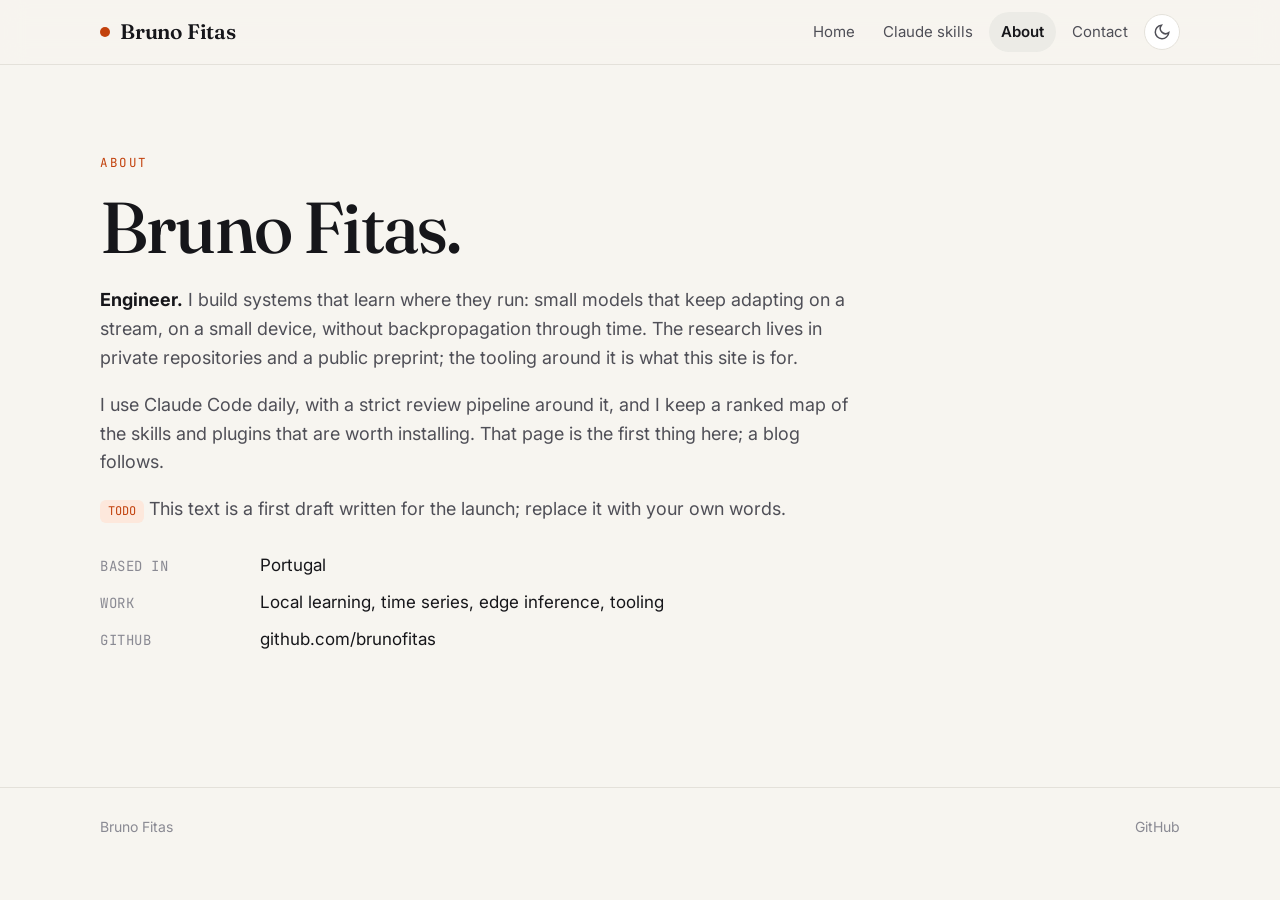
==== about.html @ a62a156b "Site v1: home, about, contact and the Claude skills page (every directory entry ranked by GitHub sta" ====
<!doctype html>
<html lang="en">
<head>
  <meta charset="utf-8">
  <meta name="viewport" content="width=device-width, initial-scale=1">
  <title>About - Bruno Fitas</title>
  <meta name="description" content="About Bruno Fitas.">
  <link rel="preconnect" href="https://fonts.googleapis.com">
  <link rel="preconnect" href="https://fonts.gstatic.com" crossorigin>
  <link href="https://fonts.googleapis.com/css2?family=Fraunces:ital,opsz,wght@0,9..144,400;0,9..144,500;0,9..144,600;1,9..144,400&family=Inter:wght@400;500;600;700&family=JetBrains+Mono:wght@400;500&display=swap" rel="stylesheet">
  <link rel="stylesheet" href="assets/style.css">
  <link rel="icon" href="assets/favicon.svg" type="image/svg+xml">
</head>
<body>
  <header class="site-header">
    <div class="wrap">
      <a class="brand" href="index.html"><span class="dot"></span>Bruno Fitas</a>
      <nav class="nav" aria-label="Main">
        <a href="index.html">Home</a>
        <a href="skills.html">Claude skills</a>
        <a href="about.html" aria-current="page">About</a>
        <a href="contact.html">Contact</a>
        <button class="theme-btn" type="button" aria-label="Toggle dark mode" title="Toggle theme">
          <svg viewBox="0 0 24 24" fill="none" stroke="currentColor" stroke-width="2" stroke-linecap="round"><path d="M21 12.8A9 9 0 1 1 11.2 3a7 7 0 0 0 9.8 9.8z"/></svg>
        </button>
      </nav>
    </div>
  </header>

  <main class="wrap">
    <section class="hero">
      <p class="eyebrow">About</p>
      <h1>Bruno Fitas.</h1>
      <div class="prose">
        <p><strong>Engineer.</strong> I build systems that learn where they run: small models that keep adapting on a stream, on a small device, without backpropagation through time. The research lives in private repositories and a public preprint; the tooling around it is what this site is for.</p>
        <p>I use Claude Code daily, with a strict review pipeline around it, and I keep a ranked map of the <a href="skills.html">skills and plugins</a> that are worth installing. That page is the first thing here; a blog follows.</p>
        <p class="small"><span class="todo">TODO</span> This text is a first draft written for the launch; replace it with your own words.</p>
      </div>
      <dl class="kv">
        <dt>Based in</dt><dd>Portugal</dd>
        <dt>Work</dt><dd>Local learning, time series, edge inference, tooling</dd>
        <dt>GitHub</dt><dd><a href="https://github.com/brunofitas">github.com/brunofitas</a></dd>
      </dl>
    </section>
  </main>

  <footer class="site-footer">
    <div class="wrap">
      <span>Bruno Fitas</span>
      <span><a href="https://github.com/brunofitas">GitHub</a></span>
    </div>
  </footer>
  <script src="assets/site.js"></script>
</body>
</html>
---- assets/style.css ----
/* brunofitas.github.io - one stylesheet, no build step */

:root {
  --bg: #f7f5f0;
  --bg-elev: #ffffff;
  --ink: #16161a;
  --ink-2: #4f4f57;
  --ink-3: #8a8a93;
  --line: #e4e1da;
  --accent: #c2410c;
  --accent-ink: #ffffff;
  --accent-soft: #fde8dc;
  --chip: #ecebe6;
  --chip-on: #16161a;
  --chip-on-ink: #f7f5f0;
  --radius: 14px;
  --shadow: 0 1px 2px rgba(0,0,0,.04), 0 12px 32px -16px rgba(0,0,0,.18);
  --font-sans: "Inter", system-ui, -apple-system, "Segoe UI", sans-serif;
  --font-serif: "Fraunces", "Iowan Old Style", Georgia, serif;
  --font-mono: "JetBrains Mono", ui-monospace, SFMono-Regular, Menlo, monospace;
  --max: 1120px;
  color-scheme: light;
}

@media (prefers-color-scheme: dark) {
  :root:not([data-theme="light"]) {
    --bg: #101013;
    --bg-elev: #17171c;
    --ink: #ededf0;
    --ink-2: #b4b4bd;
    --ink-3: #7c7c86;
    --line: #26262d;
    --accent: #ff7a45;
    --accent-ink: #16161a;
    --accent-soft: #2b1a12;
    --chip: #1f1f25;
    --chip-on: #ededf0;
    --chip-on-ink: #101013;
    --shadow: 0 1px 2px rgba(0,0,0,.4), 0 16px 40px -20px rgba(0,0,0,.8);
    color-scheme: dark;
  }
}
:root[data-theme="dark"] {
  --bg: #101013;
  --bg-elev: #17171c;
  --ink: #ededf0;
  --ink-2: #b4b4bd;
  --ink-3: #7c7c86;
  --line: #26262d;
  --accent: #ff7a45;
  --accent-ink: #16161a;
  --accent-soft: #2b1a12;
  --chip: #1f1f25;
  --chip-on: #ededf0;
  --chip-on-ink: #101013;
  --shadow: 0 1px 2px rgba(0,0,0,.4), 0 16px 40px -20px rgba(0,0,0,.8);
  color-scheme: dark;
}

* { box-sizing: border-box; }
html { -webkit-text-size-adjust: 100%; scroll-behavior: smooth; }
body {
  margin: 0;
  background: var(--bg);
  color: var(--ink);
  font-family: var(--font-sans);
  font-size: 17px;
  line-height: 1.6;
  -webkit-font-smoothing: antialiased;
}
a { color: inherit; text-decoration: none; }
a:hover { color: var(--accent); }
img { max-width: 100%; display: block; }
::selection { background: var(--accent); color: var(--accent-ink); }

.wrap { max-width: var(--max); margin: 0 auto; padding: 0 20px; }

/* header */
.site-header {
  position: sticky; top: 0; z-index: 10;
  backdrop-filter: saturate(180%) blur(12px);
  -webkit-backdrop-filter: saturate(180%) blur(12px);
  background: color-mix(in srgb, var(--bg) 82%, transparent);
  border-bottom: 1px solid var(--line);
}
.site-header .wrap {
  display: flex; align-items: center; justify-content: space-between;
  height: 64px; gap: 16px;
}
.brand {
  font-family: var(--font-serif); font-weight: 600; font-size: 21px;
  letter-spacing: -0.01em; display: flex; align-items: center; gap: 10px;
}
.brand .dot { width: 10px; height: 10px; border-radius: 50%; background: var(--accent); }
.nav { display: flex; gap: 4px; align-items: center; }
.nav a {
  padding: 8px 12px; border-radius: 999px; font-size: 15px; color: var(--ink-2);
}
.nav a:hover { color: var(--ink); background: var(--chip); }
.nav a[aria-current="page"] { color: var(--ink); background: var(--chip); font-weight: 600; }
.theme-btn {
  border: 1px solid var(--line); background: var(--bg-elev); color: var(--ink-2);
  width: 36px; height: 36px; border-radius: 50%; cursor: pointer; display: grid; place-items: center;
}
.theme-btn:hover { color: var(--ink); border-color: var(--ink-3); }
.theme-btn svg { width: 18px; height: 18px; }

/* hero */
.hero { padding: 88px 0 56px; }
.eyebrow {
  font-family: var(--font-mono); font-size: 12.5px; letter-spacing: .12em; text-transform: uppercase;
  color: var(--accent); margin: 0 0 18px;
}
h1 {
  font-family: var(--font-serif); font-weight: 500; font-size: clamp(40px, 6.4vw, 72px);
  line-height: 1.02; letter-spacing: -0.025em; margin: 0 0 22px; max-width: 16ch;
}
h1 em { font-style: italic; color: var(--accent); }
.lede { font-size: clamp(18px, 2.2vw, 22px); color: var(--ink-2); max-width: 58ch; margin: 0 0 32px; }
.cta { display: flex; gap: 12px; flex-wrap: wrap; }
.btn {
  display: inline-flex; align-items: center; gap: 8px; padding: 12px 20px; border-radius: 999px;
  font-weight: 600; font-size: 15.5px; border: 1px solid var(--line); background: var(--bg-elev);
  transition: transform .15s ease, border-color .15s ease;
}
.btn:hover { transform: translateY(-1px); border-color: var(--ink-3); color: var(--ink); }
.btn.primary { background: var(--ink); color: var(--bg); border-color: var(--ink); }
.btn.primary:hover { background: var(--accent); border-color: var(--accent); color: var(--accent-ink); }
.btn svg { width: 16px; height: 16px; }

/* sections */
section { padding: 40px 0; }
h2 {
  font-family: var(--font-serif); font-weight: 500; font-size: clamp(28px, 3.6vw, 40px);
  letter-spacing: -0.02em; line-height: 1.1; margin: 0 0 12px;
}
h3 { font-size: 18px; margin: 0 0 6px; letter-spacing: -0.01em; }
.muted { color: var(--ink-2); }
.small { font-size: 14px; color: var(--ink-3); }
code, .mono { font-family: var(--font-mono); font-size: .92em; }

.grid { display: grid; gap: 18px; grid-template-columns: repeat(auto-fill, minmax(280px, 1fr)); }
.card {
  background: var(--bg-elev); border: 1px solid var(--line); border-radius: var(--radius);
  padding: 22px; box-shadow: var(--shadow); display: flex; flex-direction: column; gap: 10px;
  transition: transform .18s ease, border-color .18s ease;
}
.card:hover { transform: translateY(-2px); border-color: var(--ink-3); }
.card .top { display: flex; justify-content: space-between; align-items: flex-start; gap: 10px; }
.card .kind {
  font-family: var(--font-mono); font-size: 11px; letter-spacing: .1em; text-transform: uppercase;
  color: var(--ink-3); border: 1px solid var(--line); border-radius: 6px; padding: 3px 7px; white-space: nowrap;
}
.card .kind.official { color: var(--accent); border-color: color-mix(in srgb, var(--accent) 40%, transparent); background: var(--accent-soft); }
.card p { margin: 0; color: var(--ink-2); font-size: 15.5px; }
.card .why { color: var(--ink); font-size: 15px; }
.card .why::before { content: "\2192\00a0"; color: var(--accent); }
.card .meta { display: flex; gap: 10px; align-items: center; flex-wrap: wrap; margin-top: auto; padding-top: 6px; font-size: 13.5px; color: var(--ink-3); }
.card .meta .stars::before { content: "\2605\00a0"; color: var(--accent); }
.card .install {
  background: var(--chip); border-radius: 8px; padding: 8px 10px; font-family: var(--font-mono);
  font-size: 12.5px; color: var(--ink-2); display: flex; justify-content: space-between; gap: 8px; align-items: center;
  overflow: hidden;
}
.card .install span { overflow: hidden; text-overflow: ellipsis; white-space: nowrap; }
.card .install button {
  border: 0; background: transparent; color: var(--ink-3); cursor: pointer; font: inherit; padding: 0 2px;
}
.card .install button:hover { color: var(--accent); }
.tags { display: flex; gap: 6px; flex-wrap: wrap; }
.tag {
  font-size: 12.5px; padding: 3px 9px; border-radius: 999px; background: var(--chip); color: var(--ink-2);
  cursor: pointer; border: 0; font-family: inherit;
}
.tag:hover { color: var(--ink); }
.tag.on { background: var(--chip-on); color: var(--chip-on-ink); }

/* filter bar */
.filters { position: sticky; top: 64px; z-index: 5; background: color-mix(in srgb, var(--bg) 92%, transparent); backdrop-filter: blur(10px); padding: 14px 0; border-bottom: 1px solid var(--line); margin-bottom: 26px; }
.filters .row { display: flex; gap: 10px; align-items: center; flex-wrap: wrap; }
.search {
  flex: 1 1 260px; display: flex; align-items: center; gap: 8px; background: var(--bg-elev);
  border: 1px solid var(--line); border-radius: 999px; padding: 8px 14px;
}
.search input { border: 0; background: transparent; color: var(--ink); font: inherit; width: 100%; outline: none; }
.search svg { width: 16px; height: 16px; color: var(--ink-3); flex: none; }
.count { font-size: 14px; color: var(--ink-3); white-space: nowrap; }
.filters .tags { margin-top: 10px; }
.filters .tag { font-size: 13.5px; padding: 5px 12px; }
.clear { font-size: 13.5px; color: var(--accent); background: none; border: 0; cursor: pointer; font-family: inherit; padding: 5px 8px; }
.empty { padding: 60px 0; text-align: center; color: var(--ink-3); }

/* featured strip */
.featured { display: grid; gap: 18px; grid-template-columns: repeat(auto-fill, minmax(300px, 1fr)); margin-bottom: 36px; }
.featured .card { border-color: color-mix(in srgb, var(--accent) 35%, var(--line)); }
.featured .card::before { content: "Featured"; font-family: var(--font-mono); font-size: 11px; letter-spacing: .12em; text-transform: uppercase; color: var(--accent); }

/* prose pages */
.prose { max-width: 68ch; }
.prose p { margin: 0 0 18px; font-size: 18px; color: var(--ink-2); }
.prose p strong { color: var(--ink); }
.prose ul { padding-left: 20px; color: var(--ink-2); }
.kv { display: grid; grid-template-columns: 140px 1fr; gap: 10px 20px; margin-top: 28px; }
.kv dt { color: var(--ink-3); font-size: 14px; letter-spacing: .04em; text-transform: uppercase; font-family: var(--font-mono); padding-top: 3px; }
.kv dd { margin: 0; }
.todo { display: inline-block; font-family: var(--font-mono); font-size: 12px; color: var(--accent); background: var(--accent-soft); padding: 2px 8px; border-radius: 6px; }

/* home sections */
.tiles { display: grid; gap: 18px; grid-template-columns: repeat(auto-fit, minmax(240px, 1fr)); }
.tile { background: var(--bg-elev); border: 1px solid var(--line); border-radius: var(--radius); padding: 24px; box-shadow: var(--shadow); }
.tile .num { font-family: var(--font-serif); font-size: 44px; line-height: 1; letter-spacing: -0.03em; }
.tile .lbl { color: var(--ink-2); font-size: 15px; margin-top: 8px; }
.soon { opacity: .6; }

/* footer */
.site-footer { border-top: 1px solid var(--line); margin-top: 60px; padding: 28px 0 40px; color: var(--ink-3); font-size: 14px; }
.site-footer .wrap { display: flex; justify-content: space-between; gap: 16px; flex-wrap: wrap; }
.site-footer a:hover { color: var(--accent); }

@media (max-width: 640px) {
  .site-header .wrap { height: 58px; }
  .nav a { padding: 7px 9px; font-size: 14px; }
  .brand { font-size: 18px; }
  .hero { padding: 56px 0 36px; }
  .filters { top: 58px; }
  .kv { grid-template-columns: 1fr; gap: 4px 0; }
  .kv dt { margin-top: 12px; }
}
@media (prefers-reduced-motion: reduce) { * { transition: none !important; scroll-behavior: auto !important; } }

/* cards: cover image, avatar, rank */
.card { padding: 0; overflow: hidden; }
.card > * { margin-left: 20px; margin-right: 20px; }
.card > .cover { margin: 0; display: block; aspect-ratio: 2 / 1; background: var(--chip); overflow: hidden; }
.card > .cover img { width: 100%; height: 100%; object-fit: cover; display: block; transition: transform .3s ease; }
.card:hover > .cover img { transform: scale(1.03); }
.card > .top { margin-top: 16px; }
.card > .meta { margin-bottom: 18px; }
.card h3 a { display: flex; align-items: center; gap: 8px; }
.card .avatar { width: 24px; height: 24px; border-radius: 6px; flex: none; }
.card .rank { font-family: var(--font-mono); font-size: 12px; color: var(--ink-3); }
.card .owner { margin-top: -4px; }
.card .warn { color: var(--accent); }
.filters .tag .n { color: var(--ink-3); font-size: 11.5px; margin-left: 2px; }
.filters .tag.on .n { color: var(--chip-on-ink); opacity: .7; }
.sort { border: 1px solid var(--line); background: var(--bg-elev); color: var(--ink-2); border-radius: 999px; padding: 8px 12px; font: inherit; font-size: 14px; }
.more { display: block; margin: 28px auto 0; }

/* mobile overflow guards */
body { overflow-x: hidden; }
.brand { white-space: nowrap; }
.nav { overflow-x: auto; scrollbar-width: none; -webkit-overflow-scrolling: touch; }
.nav::-webkit-scrollbar { display: none; }
.nav a { white-space: nowrap; }
.card .install { min-width: 0; }
.filters .row .count { flex: none; }
@media (max-width: 640px) {
  .site-header .wrap { gap: 8px; }
  .nav a { padding: 6px 8px; font-size: 13.5px; }
  .theme-btn { width: 32px; height: 32px; flex: none; }
  .filters .row { gap: 8px; }
  .sort { flex: 1 1 auto; }
}
.grid, .featured { grid-template-columns: repeat(auto-fill, minmax(min(280px, 100%), 1fr)); }
.grid > *, .featured > *, .tiles > * { min-width: 0; }
.card p, .card .owner, .card h3 { overflow-wrap: anywhere; }
.card .install span { min-width: 0; }
.featured .card::before { margin-top: 14px; }
.featured .card > .cover { margin-top: 8px; }
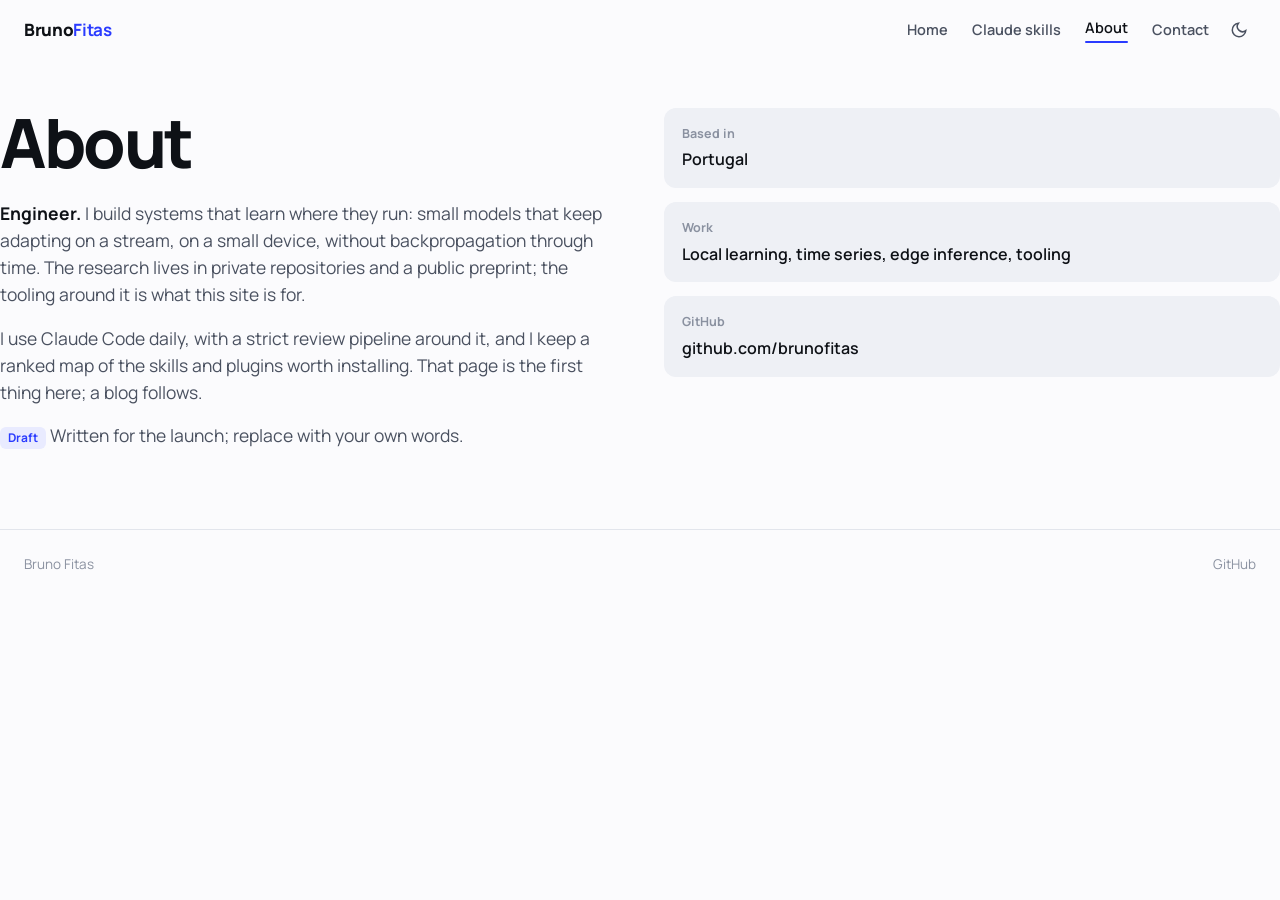
==== commit 9a1e1873: "Site v2 (frontend-design pass): one typeface, paper and navy palette, filter rail with a phone botto" ====
--- a/about.html
+++ b/about.html
@@ -3,53 +3,49 @@
 <head>
   <meta charset="utf-8">
   <meta name="viewport" content="width=device-width, initial-scale=1">
-  <title>About - Bruno Fitas</title>
+  <title>About Bruno Fitas</title>
   <meta name="description" content="About Bruno Fitas.">
   <link rel="preconnect" href="https://fonts.googleapis.com">
   <link rel="preconnect" href="https://fonts.gstatic.com" crossorigin>
-  <link href="https://fonts.googleapis.com/css2?family=Fraunces:ital,opsz,wght@0,9..144,400;0,9..144,500;0,9..144,600;1,9..144,400&family=Inter:wght@400;500;600;700&family=JetBrains+Mono:wght@400;500&display=swap" rel="stylesheet">
-  <link rel="stylesheet" href="assets/style.css">
+  <link href="https://fonts.googleapis.com/css2?family=Manrope:wght@500;600;700;800&family=JetBrains+Mono:wght@400&display=swap" rel="stylesheet">
+  <link rel="stylesheet" href="assets/style.css?v=4">
   <link rel="icon" href="assets/favicon.svg" type="image/svg+xml">
 </head>
 <body>
   <header class="site-header">
     <div class="wrap">
-      <a class="brand" href="index.html"><span class="dot"></span>Bruno Fitas</a>
+      <a class="brand" href="index.html">Bruno<b>Fitas</b></a>
       <nav class="nav" aria-label="Main">
         <a href="index.html">Home</a>
         <a href="skills.html">Claude skills</a>
         <a href="about.html" aria-current="page">About</a>
         <a href="contact.html">Contact</a>
-        <button class="theme-btn" type="button" aria-label="Toggle dark mode" title="Toggle theme">
+        <button class="theme-btn" type="button" aria-label="Switch light or dark theme">
           <svg viewBox="0 0 24 24" fill="none" stroke="currentColor" stroke-width="2" stroke-linecap="round"><path d="M21 12.8A9 9 0 1 1 11.2 3a7 7 0 0 0 9.8 9.8z"/></svg>
         </button>
       </nav>
     </div>
   </header>
 
-  <main class="wrap">
-    <section class="hero">
-      <p class="eyebrow">About</p>
-      <h1>Bruno Fitas.</h1>
-      <div class="prose">
-        <p><strong>Engineer.</strong> I build systems that learn where they run: small models that keep adapting on a stream, on a small device, without backpropagation through time. The research lives in private repositories and a public preprint; the tooling around it is what this site is for.</p>
-        <p>I use Claude Code daily, with a strict review pipeline around it, and I keep a ranked map of the <a href="skills.html">skills and plugins</a> that are worth installing. That page is the first thing here; a blog follows.</p>
-        <p class="small"><span class="todo">TODO</span> This text is a first draft written for the launch; replace it with your own words.</p>
-      </div>
-      <dl class="kv">
-        <dt>Based in</dt><dd>Portugal</dd>
-        <dt>Work</dt><dd>Local learning, time series, edge inference, tooling</dd>
-        <dt>GitHub</dt><dd><a href="https://github.com/brunofitas">github.com/brunofitas</a></dd>
-      </dl>
-    </section>
+  <main class="wrap page">
+    <div class="prose">
+      <h1>About</h1>
+      <p style="margin-top:24px"><strong>Engineer.</strong> I build systems that learn where they run: small models that keep adapting on a stream, on a small device, without backpropagation through time. The research lives in private repositories and a public preprint; the tooling around it is what this site is for.</p>
+      <p>I use Claude Code daily, with a strict review pipeline around it, and I keep a ranked map of the <a href="skills.html">skills and plugins</a> worth installing. That page is the first thing here; a blog follows.</p>
+      <p class="small"><span class="todo">Draft</span> Written for the launch; replace with your own words.</p>
+    </div>
+    <dl class="kv">
+      <div><dt>Based in</dt><dd>Portugal</dd></div>
+      <div><dt>Work</dt><dd>Local learning, time series, edge inference, tooling</dd></div>
+      <div><dt>GitHub</dt><dd><a href="https://github.com/brunofitas">github.com/brunofitas</a></dd></div>
+    </dl>
   </main>
-
   <footer class="site-footer">
     <div class="wrap">
       <span>Bruno Fitas</span>
       <span><a href="https://github.com/brunofitas">GitHub</a></span>
     </div>
   </footer>
-  <script src="assets/site.js"></script>
+  <script src="assets/site.js?v=4"></script>
 </body>
 </html>
--- a/assets/style.css
+++ b/assets/style.css
@@ -1,269 +1,204 @@
-/* brunofitas.github.io - one stylesheet, no build step */
+/* brunofitas.github.io v2
+   Tokens: paper #FBFBFD, ink #0E1116, navy #0A0F1E, ultramarine #2A3BFF, amber #F2A900, mist #EEF0F5 */
 
 :root {
-  --bg: #f7f5f0;
-  --bg-elev: #ffffff;
-  --ink: #16161a;
-  --ink-2: #4f4f57;
-  --ink-3: #8a8a93;
-  --line: #e4e1da;
-  --accent: #c2410c;
-  --accent-ink: #ffffff;
-  --accent-soft: #fde8dc;
-  --chip: #ecebe6;
-  --chip-on: #16161a;
-  --chip-on-ink: #f7f5f0;
-  --radius: 14px;
-  --shadow: 0 1px 2px rgba(0,0,0,.04), 0 12px 32px -16px rgba(0,0,0,.18);
-  --font-sans: "Inter", system-ui, -apple-system, "Segoe UI", sans-serif;
-  --font-serif: "Fraunces", "Iowan Old Style", Georgia, serif;
-  --font-mono: "JetBrains Mono", ui-monospace, SFMono-Regular, Menlo, monospace;
-  --max: 1120px;
+  --paper: #fbfbfd;
+  --paper-2: #ffffff;
+  --ink: #0e1116;
+  --ink-2: #4a5160;
+  --ink-3: #8a91a0;
+  --mist: #eef0f5;
+  --mist-2: #e2e5ec;
+  --blue: #2a3bff;
+  --blue-ink: #ffffff;
+  --blue-soft: #e9ebff;
+  --amber: #f2a900;
+  --focus: #2a3bff;
+  --font: "Manrope", system-ui, -apple-system, "Segoe UI", sans-serif;
+  --mono: "JetBrains Mono", ui-monospace, SFMono-Regular, Menlo, monospace;
+  --rail: 280px;
+  --max: 1280px;
   color-scheme: light;
 }
-
 @media (prefers-color-scheme: dark) {
   :root:not([data-theme="light"]) {
-    --bg: #101013;
-    --bg-elev: #17171c;
-    --ink: #ededf0;
-    --ink-2: #b4b4bd;
-    --ink-3: #7c7c86;
-    --line: #26262d;
-    --accent: #ff7a45;
-    --accent-ink: #16161a;
-    --accent-soft: #2b1a12;
-    --chip: #1f1f25;
-    --chip-on: #ededf0;
-    --chip-on-ink: #101013;
-    --shadow: 0 1px 2px rgba(0,0,0,.4), 0 16px 40px -20px rgba(0,0,0,.8);
-    color-scheme: dark;
+    --paper: #0a0f1e; --paper-2: #121830; --ink: #eef1f8; --ink-2: #aab2c5; --ink-3: #6f7890;
+    --mist: #171e38; --mist-2: #232c4d; --blue: #6e7cff; --blue-ink: #0a0f1e; --blue-soft: #1b2250;
+    --amber: #ffbf2e; color-scheme: dark;
   }
 }
 :root[data-theme="dark"] {
-  --bg: #101013;
-  --bg-elev: #17171c;
-  --ink: #ededf0;
-  --ink-2: #b4b4bd;
-  --ink-3: #7c7c86;
-  --line: #26262d;
-  --accent: #ff7a45;
-  --accent-ink: #16161a;
-  --accent-soft: #2b1a12;
-  --chip: #1f1f25;
-  --chip-on: #ededf0;
-  --chip-on-ink: #101013;
-  --shadow: 0 1px 2px rgba(0,0,0,.4), 0 16px 40px -20px rgba(0,0,0,.8);
-  color-scheme: dark;
+  --paper: #0a0f1e; --paper-2: #121830; --ink: #eef1f8; --ink-2: #aab2c5; --ink-3: #6f7890;
+  --mist: #171e38; --mist-2: #232c4d; --blue: #6e7cff; --blue-ink: #0a0f1e; --blue-soft: #1b2250;
+  --amber: #ffbf2e; color-scheme: dark;
 }
 
 * { box-sizing: border-box; }
-html { -webkit-text-size-adjust: 100%; scroll-behavior: smooth; }
+html { -webkit-text-size-adjust: 100%; }
 body {
-  margin: 0;
-  background: var(--bg);
-  color: var(--ink);
-  font-family: var(--font-sans);
-  font-size: 17px;
-  line-height: 1.6;
-  -webkit-font-smoothing: antialiased;
+  margin: 0; background: var(--paper); color: var(--ink);
+  font-family: var(--font); font-size: 16px; line-height: 1.55; -webkit-font-smoothing: antialiased;
+  overflow-x: hidden;
 }
 a { color: inherit; text-decoration: none; }
-a:hover { color: var(--accent); }
 img { max-width: 100%; display: block; }
-::selection { background: var(--accent); color: var(--accent-ink); }
-
-.wrap { max-width: var(--max); margin: 0 auto; padding: 0 20px; }
+button, input, select { font: inherit; color: inherit; }
+:focus-visible { outline: 2px solid var(--focus); outline-offset: 2px; border-radius: 4px; }
+::selection { background: var(--blue); color: var(--blue-ink); }
+.wrap { max-width: var(--max); margin: 0 auto; padding: 0 24px; }
 
 /* header */
-.site-header {
-  position: sticky; top: 0; z-index: 10;
-  backdrop-filter: saturate(180%) blur(12px);
-  -webkit-backdrop-filter: saturate(180%) blur(12px);
-  background: color-mix(in srgb, var(--bg) 82%, transparent);
-  border-bottom: 1px solid var(--line);
-}
-.site-header .wrap {
-  display: flex; align-items: center; justify-content: space-between;
-  height: 64px; gap: 16px;
-}
-.brand {
-  font-family: var(--font-serif); font-weight: 600; font-size: 21px;
-  letter-spacing: -0.01em; display: flex; align-items: center; gap: 10px;
-}
-.brand .dot { width: 10px; height: 10px; border-radius: 50%; background: var(--accent); }
-.nav { display: flex; gap: 4px; align-items: center; }
-.nav a {
-  padding: 8px 12px; border-radius: 999px; font-size: 15px; color: var(--ink-2);
-}
-.nav a:hover { color: var(--ink); background: var(--chip); }
-.nav a[aria-current="page"] { color: var(--ink); background: var(--chip); font-weight: 600; }
-.theme-btn {
-  border: 1px solid var(--line); background: var(--bg-elev); color: var(--ink-2);
-  width: 36px; height: 36px; border-radius: 50%; cursor: pointer; display: grid; place-items: center;
-}
-.theme-btn:hover { color: var(--ink); border-color: var(--ink-3); }
+.site-header { height: 60px; display: flex; align-items: center; }
+.site-header .wrap { display: flex; align-items: center; justify-content: space-between; gap: 16px; width: 100%; }
+.brand { font-weight: 800; font-size: 17px; letter-spacing: -0.02em; white-space: nowrap; }
+.brand b { color: var(--blue); }
+.nav { display: flex; align-items: center; gap: 2px; overflow-x: auto; scrollbar-width: none; }
+.nav::-webkit-scrollbar { display: none; }
+.nav a { padding: 7px 11px; border-radius: 8px; font-weight: 600; font-size: 14.5px; color: var(--ink-2); white-space: nowrap; }
+.nav a:hover { color: var(--ink); background: var(--mist); }
+.nav a[aria-current="page"] { color: var(--ink); }
+.nav a[aria-current="page"]::after { content: ""; display: block; height: 2px; background: var(--blue); margin-top: 2px; border-radius: 2px; }
+.theme-btn { border: 0; background: transparent; width: 34px; height: 34px; border-radius: 8px; cursor: pointer; display: grid; place-items: center; color: var(--ink-2); flex: none; }
+.theme-btn:hover { background: var(--mist); color: var(--ink); }
 .theme-btn svg { width: 18px; height: 18px; }
 
-/* hero */
-.hero { padding: 88px 0 56px; }
-.eyebrow {
-  font-family: var(--font-mono); font-size: 12.5px; letter-spacing: .12em; text-transform: uppercase;
-  color: var(--accent); margin: 0 0 18px;
-}
-h1 {
-  font-family: var(--font-serif); font-weight: 500; font-size: clamp(40px, 6.4vw, 72px);
-  line-height: 1.02; letter-spacing: -0.025em; margin: 0 0 22px; max-width: 16ch;
-}
-h1 em { font-style: italic; color: var(--accent); }
-.lede { font-size: clamp(18px, 2.2vw, 22px); color: var(--ink-2); max-width: 58ch; margin: 0 0 32px; }
-.cta { display: flex; gap: 12px; flex-wrap: wrap; }
+/* type */
+h1 { font-weight: 800; letter-spacing: -0.035em; line-height: 1.0; margin: 0; font-size: clamp(38px, 6vw, 68px); max-width: 18ch; }
+h2 { font-weight: 800; letter-spacing: -0.025em; line-height: 1.1; margin: 0 0 8px; font-size: clamp(24px, 3vw, 32px); }
+h3 { font-weight: 700; margin: 0; font-size: 16px; letter-spacing: -0.01em; }
+p { margin: 0; }
+.lede { font-size: clamp(17px, 2vw, 20px); color: var(--ink-2); max-width: 56ch; margin-top: 18px; }
+.muted { color: var(--ink-2); }
+.small { font-size: 13.5px; color: var(--ink-3); }
 .btn {
-  display: inline-flex; align-items: center; gap: 8px; padding: 12px 20px; border-radius: 999px;
-  font-weight: 600; font-size: 15.5px; border: 1px solid var(--line); background: var(--bg-elev);
-  transition: transform .15s ease, border-color .15s ease;
-}
-.btn:hover { transform: translateY(-1px); border-color: var(--ink-3); color: var(--ink); }
-.btn.primary { background: var(--ink); color: var(--bg); border-color: var(--ink); }
-.btn.primary:hover { background: var(--accent); border-color: var(--accent); color: var(--accent-ink); }
-.btn svg { width: 16px; height: 16px; }
-
-/* sections */
-section { padding: 40px 0; }
-h2 {
-  font-family: var(--font-serif); font-weight: 500; font-size: clamp(28px, 3.6vw, 40px);
-  letter-spacing: -0.02em; line-height: 1.1; margin: 0 0 12px;
-}
-h3 { font-size: 18px; margin: 0 0 6px; letter-spacing: -0.01em; }
-.muted { color: var(--ink-2); }
-.small { font-size: 14px; color: var(--ink-3); }
-code, .mono { font-family: var(--font-mono); font-size: .92em; }
-
-.grid { display: grid; gap: 18px; grid-template-columns: repeat(auto-fill, minmax(280px, 1fr)); }
-.card {
-  background: var(--bg-elev); border: 1px solid var(--line); border-radius: var(--radius);
-  padding: 22px; box-shadow: var(--shadow); display: flex; flex-direction: column; gap: 10px;
-  transition: transform .18s ease, border-color .18s ease;
-}
-.card:hover { transform: translateY(-2px); border-color: var(--ink-3); }
-.card .top { display: flex; justify-content: space-between; align-items: flex-start; gap: 10px; }
-.card .kind {
-  font-family: var(--font-mono); font-size: 11px; letter-spacing: .1em; text-transform: uppercase;
-  color: var(--ink-3); border: 1px solid var(--line); border-radius: 6px; padding: 3px 7px; white-space: nowrap;
-}
-.card .kind.official { color: var(--accent); border-color: color-mix(in srgb, var(--accent) 40%, transparent); background: var(--accent-soft); }
-.card p { margin: 0; color: var(--ink-2); font-size: 15.5px; }
-.card .why { color: var(--ink); font-size: 15px; }
-.card .why::before { content: "\2192\00a0"; color: var(--accent); }
-.card .meta { display: flex; gap: 10px; align-items: center; flex-wrap: wrap; margin-top: auto; padding-top: 6px; font-size: 13.5px; color: var(--ink-3); }
-.card .meta .stars::before { content: "\2605\00a0"; color: var(--accent); }
-.card .install {
-  background: var(--chip); border-radius: 8px; padding: 8px 10px; font-family: var(--font-mono);
-  font-size: 12.5px; color: var(--ink-2); display: flex; justify-content: space-between; gap: 8px; align-items: center;
-  overflow: hidden;
-}
-.card .install span { overflow: hidden; text-overflow: ellipsis; white-space: nowrap; }
-.card .install button {
-  border: 0; background: transparent; color: var(--ink-3); cursor: pointer; font: inherit; padding: 0 2px;
-}
-.card .install button:hover { color: var(--accent); }
-.tags { display: flex; gap: 6px; flex-wrap: wrap; }
-.tag {
-  font-size: 12.5px; padding: 3px 9px; border-radius: 999px; background: var(--chip); color: var(--ink-2);
-  cursor: pointer; border: 0; font-family: inherit;
-}
-.tag:hover { color: var(--ink); }
-.tag.on { background: var(--chip-on); color: var(--chip-on-ink); }
-
-/* filter bar */
-.filters { position: sticky; top: 64px; z-index: 5; background: color-mix(in srgb, var(--bg) 92%, transparent); backdrop-filter: blur(10px); padding: 14px 0; border-bottom: 1px solid var(--line); margin-bottom: 26px; }
-.filters .row { display: flex; gap: 10px; align-items: center; flex-wrap: wrap; }
-.search {
-  flex: 1 1 260px; display: flex; align-items: center; gap: 8px; background: var(--bg-elev);
-  border: 1px solid var(--line); border-radius: 999px; padding: 8px 14px;
-}
-.search input { border: 0; background: transparent; color: var(--ink); font: inherit; width: 100%; outline: none; }
+  display: inline-flex; align-items: center; gap: 8px; padding: 11px 18px; border-radius: 10px; font-weight: 700; font-size: 15px;
+  background: var(--mist); color: var(--ink); border: 0; cursor: pointer;
+}
+.btn:hover { background: var(--mist-2); }
+.btn.primary { background: var(--blue); color: var(--blue-ink); }
+.btn.primary:hover { filter: brightness(1.08); }
+
+/* home */
+.home-hero { padding: 56px 0 24px; display: grid; gap: 40px; grid-template-columns: minmax(0, 1.1fr) minmax(0, 1fr); align-items: start; }
+.home-hero .cta { display: flex; gap: 10px; flex-wrap: wrap; margin-top: 28px; }
+.board { background: var(--paper-2); border: 1px solid var(--mist-2); border-radius: 16px; overflow: hidden; }
+.board header { padding: 14px 18px; display: flex; justify-content: space-between; align-items: baseline; border-bottom: 1px solid var(--mist-2); }
+.board header strong { font-weight: 800; }
+.board ol { list-style: none; margin: 0; padding: 0; }
+.board li a { display: grid; grid-template-columns: 44px 36px 1fr auto; gap: 12px; align-items: center; padding: 12px 18px; border-bottom: 1px solid var(--mist); }
+.board li:last-child a { border-bottom: 0; }
+.board li a:hover { background: var(--mist); }
+.board .n { font-weight: 800; font-size: 22px; letter-spacing: -0.04em; color: var(--blue); }
+.board .av { width: 36px; height: 36px; border-radius: 10px; background: var(--mist); }
+.board .name { font-weight: 700; min-width: 0; overflow: hidden; text-overflow: ellipsis; white-space: nowrap; }
+.board .sub { color: var(--ink-3); font-size: 13px; min-width: 0; overflow: hidden; text-overflow: ellipsis; white-space: nowrap; }
+.board .st { font-weight: 700; color: var(--ink-2); white-space: nowrap; }
+.board .st::before { content: ""; display: inline-block; width: 10px; height: 10px; margin-right: 6px; background: var(--amber); clip-path: polygon(50% 0, 61% 35%, 98% 35%, 68% 57%, 79% 91%, 50% 70%, 21% 91%, 32% 57%, 2% 35%, 39% 35%); }
+.home-facts { padding: 24px 0 56px; display: grid; gap: 14px; grid-template-columns: repeat(auto-fit, minmax(220px, 1fr)); }
+.fact { padding: 20px; border-radius: 14px; background: var(--mist); }
+.fact strong { display: block; font-size: 30px; font-weight: 800; letter-spacing: -0.03em; line-height: 1; margin-bottom: 8px; }
+.fact span { color: var(--ink-2); font-size: 14.5px; }
+.fact:hover { background: var(--mist-2); }
+
+/* skills layout */
+.skills { display: grid; grid-template-columns: var(--rail) minmax(0, 1fr); gap: 32px; padding-top: 24px; padding-bottom: 60px; align-items: start; }
+.rail { position: sticky; top: 16px; display: flex; flex-direction: column; gap: 18px; max-height: calc(100vh - 32px); overflow: auto; padding-right: 4px; }
+.rail h2 { font-size: 24px; margin: 0; }
+.rail .intro { font-size: 14px; color: var(--ink-2); }
+.search { display: flex; align-items: center; gap: 8px; background: var(--paper-2); border: 1px solid var(--mist-2); border-radius: 10px; padding: 9px 12px; }
+.search:focus-within { border-color: var(--blue); box-shadow: 0 0 0 3px var(--blue-soft); }
+.search input { border: 0; background: transparent; width: 100%; outline: none; }
 .search svg { width: 16px; height: 16px; color: var(--ink-3); flex: none; }
-.count { font-size: 14px; color: var(--ink-3); white-space: nowrap; }
-.filters .tags { margin-top: 10px; }
-.filters .tag { font-size: 13.5px; padding: 5px 12px; }
-.clear { font-size: 13.5px; color: var(--accent); background: none; border: 0; cursor: pointer; font-family: inherit; padding: 5px 8px; }
-.empty { padding: 60px 0; text-align: center; color: var(--ink-3); }
-
-/* featured strip */
-.featured { display: grid; gap: 18px; grid-template-columns: repeat(auto-fill, minmax(300px, 1fr)); margin-bottom: 36px; }
-.featured .card { border-color: color-mix(in srgb, var(--accent) 35%, var(--line)); }
-.featured .card::before { content: "Featured"; font-family: var(--font-mono); font-size: 11px; letter-spacing: .12em; text-transform: uppercase; color: var(--accent); }
+.sort { border: 1px solid var(--mist-2); background: var(--paper-2); border-radius: 10px; padding: 9px 12px; width: 100%; }
+.facets { display: flex; flex-direction: column; gap: 2px; }
+.facets .group { font-size: 12.5px; font-weight: 700; color: var(--ink-3); margin: 10px 0 4px; }
+.tag { display: flex; align-items: center; justify-content: space-between; gap: 8px; padding: 7px 10px; border-radius: 8px; border: 0; background: transparent; cursor: pointer; text-align: left; width: 100%; font-weight: 600; font-size: 14px; color: var(--ink-2); }
+.tag:hover { background: var(--mist); color: var(--ink); }
+.tag .n { font-weight: 500; color: var(--ink-3); font-size: 12.5px; }
+.tag.on { background: var(--blue); color: var(--blue-ink); }
+.tag.on .n { color: var(--blue-ink); opacity: .75; }
+.clear { align-self: flex-start; background: none; border: 0; color: var(--blue); font-weight: 700; cursor: pointer; padding: 6px 0; }
+.toolbar { display: flex; align-items: center; justify-content: space-between; gap: 12px; margin-bottom: 16px; }
+.toolbar .count { font-weight: 700; }
+.toolbar .active { display: flex; gap: 6px; flex-wrap: wrap; }
+.toolbar .active .tag { width: auto; background: var(--blue-soft); color: var(--blue); padding: 5px 10px; border-radius: 999px; font-size: 13px; }
+.toolbar .active .tag::after { content: "\00d7"; margin-left: 2px; }
+.filter-btn { display: none; }
+
+/* cards */
+.grid { display: grid; gap: 20px; grid-template-columns: repeat(auto-fill, minmax(min(260px, 100%), 1fr)); }
+.grid > * { min-width: 0; }
+.card { display: flex; flex-direction: column; gap: 8px; border-radius: 14px; background: var(--paper-2); border: 1px solid var(--mist-2); overflow: hidden; }
+.card:hover { border-color: var(--ink-3); }
+.card .cover { position: relative; aspect-ratio: 2 / 1; background: var(--mist); overflow: hidden; }
+.card .cover img { width: 100%; height: 100%; object-fit: cover; }
+.card .cover.empty { display: grid; place-items: center; background: linear-gradient(135deg, var(--mist), var(--blue-soft)); }
+.card .cover.empty img { width: 64px; height: 64px; border-radius: 16px; box-shadow: 0 8px 24px rgba(10, 15, 30, .18); }
+.card .rank { position: absolute; left: 10px; top: 8px; font-weight: 800; font-size: 26px; letter-spacing: -0.05em; line-height: 1; color: var(--ink); background: var(--paper); padding: 6px 9px 5px; border-radius: 9px; }
+.card .rank sup { font-size: 12px; letter-spacing: 0; vertical-align: top; margin-right: 1px; font-weight: 700; color: var(--ink-3); }
+.card .body { padding: 6px 16px 0; display: flex; flex-direction: column; gap: 8px; flex: 1; }
+.card h3 a { display: flex; align-items: center; gap: 8px; }
+.card h3 a:hover { color: var(--blue); }
+.card .avatar { width: 22px; height: 22px; border-radius: 6px; flex: none; }
+.card .owner { font-size: 13px; color: var(--ink-3); overflow-wrap: anywhere; }
+.card .summary { color: var(--ink-2); font-size: 14.5px; display: -webkit-box; -webkit-line-clamp: 3; -webkit-box-orient: vertical; overflow: hidden; }
+.card .why { font-size: 14px; color: var(--ink); border-left: 3px solid var(--blue); padding-left: 10px; }
+.card .install { display: flex; align-items: center; gap: 8px; background: var(--mist); border-radius: 8px; padding: 7px 10px; font-family: var(--mono); font-size: 12px; color: var(--ink-2); min-width: 0; }
+.card .install span { min-width: 0; overflow: hidden; text-overflow: ellipsis; white-space: nowrap; flex: 1; }
+.card .install button { border: 0; background: var(--paper-2); color: var(--ink); border-radius: 6px; padding: 3px 8px; cursor: pointer; font-family: var(--font); font-size: 12px; font-weight: 700; }
+.card .install button:hover { background: var(--blue); color: var(--blue-ink); }
+.card .tags { display: flex; gap: 4px 10px; flex-wrap: wrap; font-size: 13px; }
+.card .tags button { border: 0; background: none; padding: 0; color: var(--blue); font-weight: 600; cursor: pointer; }
+.card .tags button:hover { text-decoration: underline; }
+.card .foot { margin-top: auto; padding: 10px 16px 14px; display: flex; align-items: center; gap: 12px; font-size: 13px; color: var(--ink-3); border-top: 1px solid var(--mist); }
+.card .stars { font-weight: 800; color: var(--ink); font-size: 14px; display: inline-flex; align-items: center; gap: 5px; }
+.card .stars::before { content: ""; width: 12px; height: 12px; background: var(--amber); clip-path: polygon(50% 0, 61% 35%, 98% 35%, 68% 57%, 79% 91%, 50% 70%, 21% 91%, 32% 57%, 2% 35%, 39% 35%); }
+.card .shared { font-weight: 500; color: var(--ink-3); font-size: 12px; }
+.card .kind { margin-left: auto; font-weight: 600; }
+.card .kind.official { color: var(--blue); }
+.card .warn { color: #c0392b; font-weight: 600; }
+.more { display: block; margin: 28px auto 0; }
+.empty { padding: 60px 20px; text-align: center; color: var(--ink-2); background: var(--mist); border-radius: 14px; }
+.featured-head { display: flex; align-items: baseline; justify-content: space-between; margin: 0 0 12px; }
+.featured-head h2 { margin: 0; }
+#featured { margin-bottom: 32px; }
+#featured .card { border-color: var(--blue); }
 
 /* prose pages */
-.prose { max-width: 68ch; }
-.prose p { margin: 0 0 18px; font-size: 18px; color: var(--ink-2); }
-.prose p strong { color: var(--ink); }
-.prose ul { padding-left: 20px; color: var(--ink-2); }
-.kv { display: grid; grid-template-columns: 140px 1fr; gap: 10px 20px; margin-top: 28px; }
-.kv dt { color: var(--ink-3); font-size: 14px; letter-spacing: .04em; text-transform: uppercase; font-family: var(--font-mono); padding-top: 3px; }
-.kv dd { margin: 0; }
-.todo { display: inline-block; font-family: var(--font-mono); font-size: 12px; color: var(--accent); background: var(--accent-soft); padding: 2px 8px; border-radius: 6px; }
-
-/* home sections */
-.tiles { display: grid; gap: 18px; grid-template-columns: repeat(auto-fit, minmax(240px, 1fr)); }
-.tile { background: var(--bg-elev); border: 1px solid var(--line); border-radius: var(--radius); padding: 24px; box-shadow: var(--shadow); }
-.tile .num { font-family: var(--font-serif); font-size: 44px; line-height: 1; letter-spacing: -0.03em; }
-.tile .lbl { color: var(--ink-2); font-size: 15px; margin-top: 8px; }
-.soon { opacity: .6; }
+.page { padding: 48px 0 64px; display: grid; grid-template-columns: minmax(0, 1fr) minmax(0, 1fr); gap: 48px; align-items: start; }
+.page .prose p { font-size: 17.5px; color: var(--ink-2); margin-bottom: 16px; max-width: 60ch; }
+.page .prose p strong { color: var(--ink); }
+.kv { margin: 0; display: grid; gap: 14px; }
+.kv > div { padding: 16px 18px; background: var(--mist); border-radius: 12px; }
+.kv dt { font-size: 12.5px; font-weight: 700; color: var(--ink-3); margin-bottom: 4px; }
+.kv dd { margin: 0; font-weight: 600; }
+.kv a:hover { color: var(--blue); }
+.todo { display: inline-block; font-size: 12px; font-weight: 700; color: var(--blue); background: var(--blue-soft); padding: 2px 8px; border-radius: 6px; }
 
 /* footer */
-.site-footer { border-top: 1px solid var(--line); margin-top: 60px; padding: 28px 0 40px; color: var(--ink-3); font-size: 14px; }
+.site-footer { border-top: 1px solid var(--mist-2); padding: 24px 0 40px; color: var(--ink-3); font-size: 13.5px; }
 .site-footer .wrap { display: flex; justify-content: space-between; gap: 16px; flex-wrap: wrap; }
-.site-footer a:hover { color: var(--accent); }
-
-@media (max-width: 640px) {
-  .site-header .wrap { height: 58px; }
-  .nav a { padding: 7px 9px; font-size: 14px; }
-  .brand { font-size: 18px; }
-  .hero { padding: 56px 0 36px; }
-  .filters { top: 58px; }
-  .kv { grid-template-columns: 1fr; gap: 4px 0; }
-  .kv dt { margin-top: 12px; }
-}
-@media (prefers-reduced-motion: reduce) { * { transition: none !important; scroll-behavior: auto !important; } }
-
-/* cards: cover image, avatar, rank */
-.card { padding: 0; overflow: hidden; }
-.card > * { margin-left: 20px; margin-right: 20px; }
-.card > .cover { margin: 0; display: block; aspect-ratio: 2 / 1; background: var(--chip); overflow: hidden; }
-.card > .cover img { width: 100%; height: 100%; object-fit: cover; display: block; transition: transform .3s ease; }
-.card:hover > .cover img { transform: scale(1.03); }
-.card > .top { margin-top: 16px; }
-.card > .meta { margin-bottom: 18px; }
-.card h3 a { display: flex; align-items: center; gap: 8px; }
-.card .avatar { width: 24px; height: 24px; border-radius: 6px; flex: none; }
-.card .rank { font-family: var(--font-mono); font-size: 12px; color: var(--ink-3); }
-.card .owner { margin-top: -4px; }
-.card .warn { color: var(--accent); }
-.filters .tag .n { color: var(--ink-3); font-size: 11.5px; margin-left: 2px; }
-.filters .tag.on .n { color: var(--chip-on-ink); opacity: .7; }
-.sort { border: 1px solid var(--line); background: var(--bg-elev); color: var(--ink-2); border-radius: 999px; padding: 8px 12px; font: inherit; font-size: 14px; }
-.more { display: block; margin: 28px auto 0; }
-
-/* mobile overflow guards */
-body { overflow-x: hidden; }
-.brand { white-space: nowrap; }
-.nav { overflow-x: auto; scrollbar-width: none; -webkit-overflow-scrolling: touch; }
-.nav::-webkit-scrollbar { display: none; }
-.nav a { white-space: nowrap; }
-.card .install { min-width: 0; }
-.filters .row .count { flex: none; }
-@media (max-width: 640px) {
-  .site-header .wrap { gap: 8px; }
-  .nav a { padding: 6px 8px; font-size: 13.5px; }
-  .theme-btn { width: 32px; height: 32px; flex: none; }
-  .filters .row { gap: 8px; }
-  .sort { flex: 1 1 auto; }
-}
-.grid, .featured { grid-template-columns: repeat(auto-fill, minmax(min(280px, 100%), 1fr)); }
-.grid > *, .featured > *, .tiles > * { min-width: 0; }
-.card p, .card .owner, .card h3 { overflow-wrap: anywhere; }
-.card .install span { min-width: 0; }
-.featured .card::before { margin-top: 14px; }
-.featured .card > .cover { margin-top: 8px; }
+.site-footer a:hover { color: var(--blue); }
+
+/* sheet (phone filters) */
+.sheet-backdrop { position: fixed; inset: 0; background: rgba(10, 15, 30, .45); z-index: 20; display: none; }
+.sheet-backdrop.open { display: block; }
+body.sheet-open { overflow: hidden; }
+
+@media (max-width: 860px) {
+  .home-hero { grid-template-columns: 1fr; gap: 28px; padding-top: 36px; }
+  .page { grid-template-columns: 1fr; gap: 28px; padding-top: 32px; }
+  .skills { grid-template-columns: 1fr; gap: 16px; padding-top: 12px; }
+  .rail { position: fixed; left: 0; right: 0; bottom: 0; top: auto; max-height: 82vh; z-index: 21; background: var(--paper); border-radius: 18px 18px 0 0; padding: 16px 20px 28px; transform: translateY(105%); transition: transform .25s ease; box-shadow: 0 -12px 40px rgba(10, 15, 30, .25); }
+  .rail.open { transform: none; }
+  .rail .handle { width: 40px; height: 4px; border-radius: 2px; background: var(--mist-2); margin: 0 auto 4px; }
+  .rail .intro { display: none; }
+  .filter-btn { display: inline-flex; }
+  .toolbar { position: sticky; top: 0; z-index: 5; background: var(--paper); padding: 10px 0; margin: 0 0 12px; flex-wrap: wrap; }
+  .grid { gap: 14px; }
+  .brand { font-size: 16px; }
+  .nav a { padding: 6px 8px; font-size: 14px; }
+}
+@media (min-width: 861px) { .rail .handle { display: none; } }
+@media (prefers-reduced-motion: reduce) { * { transition: none !important; } }
+.card .cover.empty + .body .avatar { display: none; }
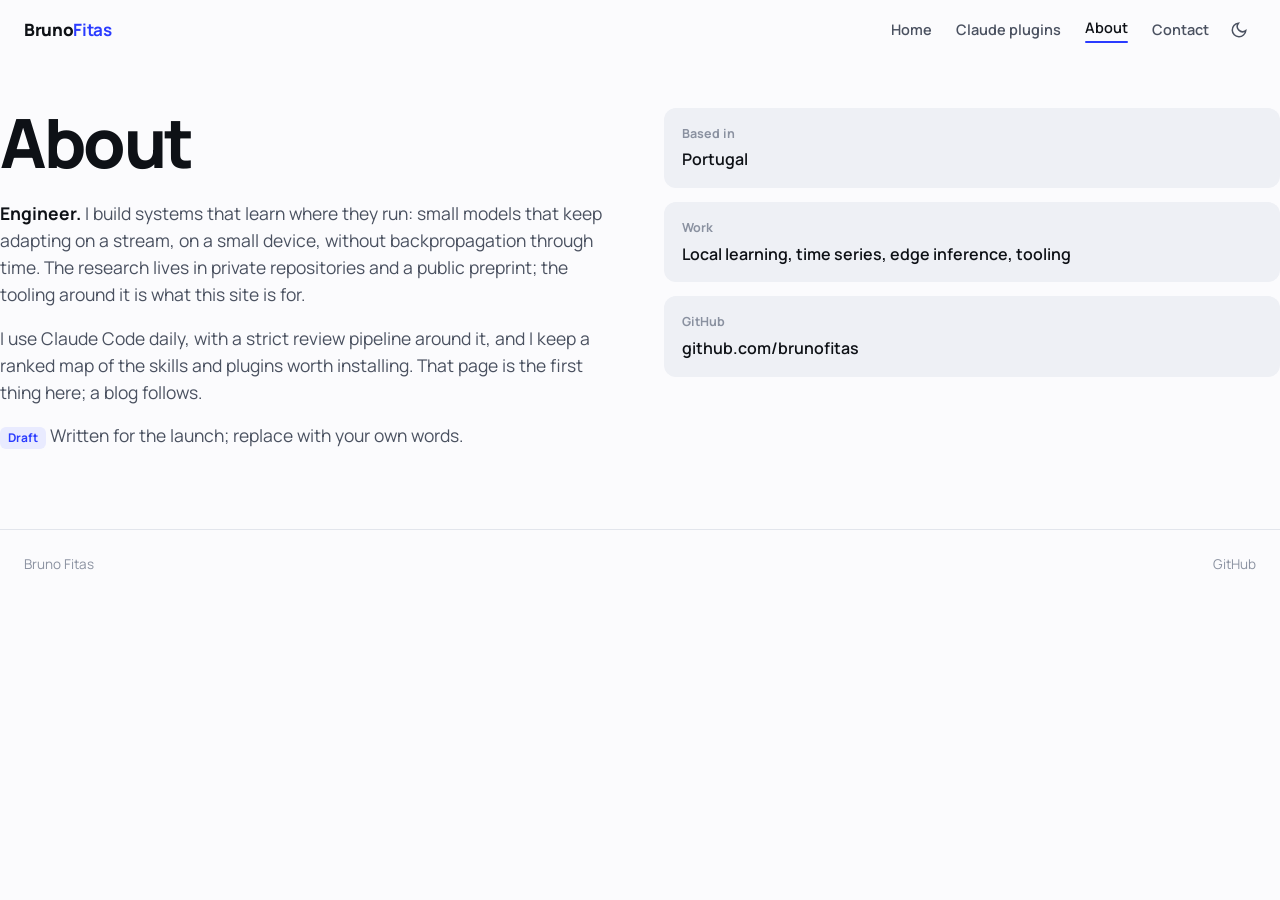
==== commit dea8f588: "Nav: Claude plugins" ====
--- a/about.html
+++ b/about.html
@@ -17,7 +17,7 @@
       <a class="brand" href="index.html">Bruno<b>Fitas</b></a>
       <nav class="nav" aria-label="Main">
         <a href="index.html">Home</a>
-        <a href="skills.html">Claude skills</a>
+        <a href="skills.html">Claude plugins</a>
         <a href="about.html" aria-current="page">About</a>
         <a href="contact.html">Contact</a>
         <button class="theme-btn" type="button" aria-label="Switch light or dark theme">
